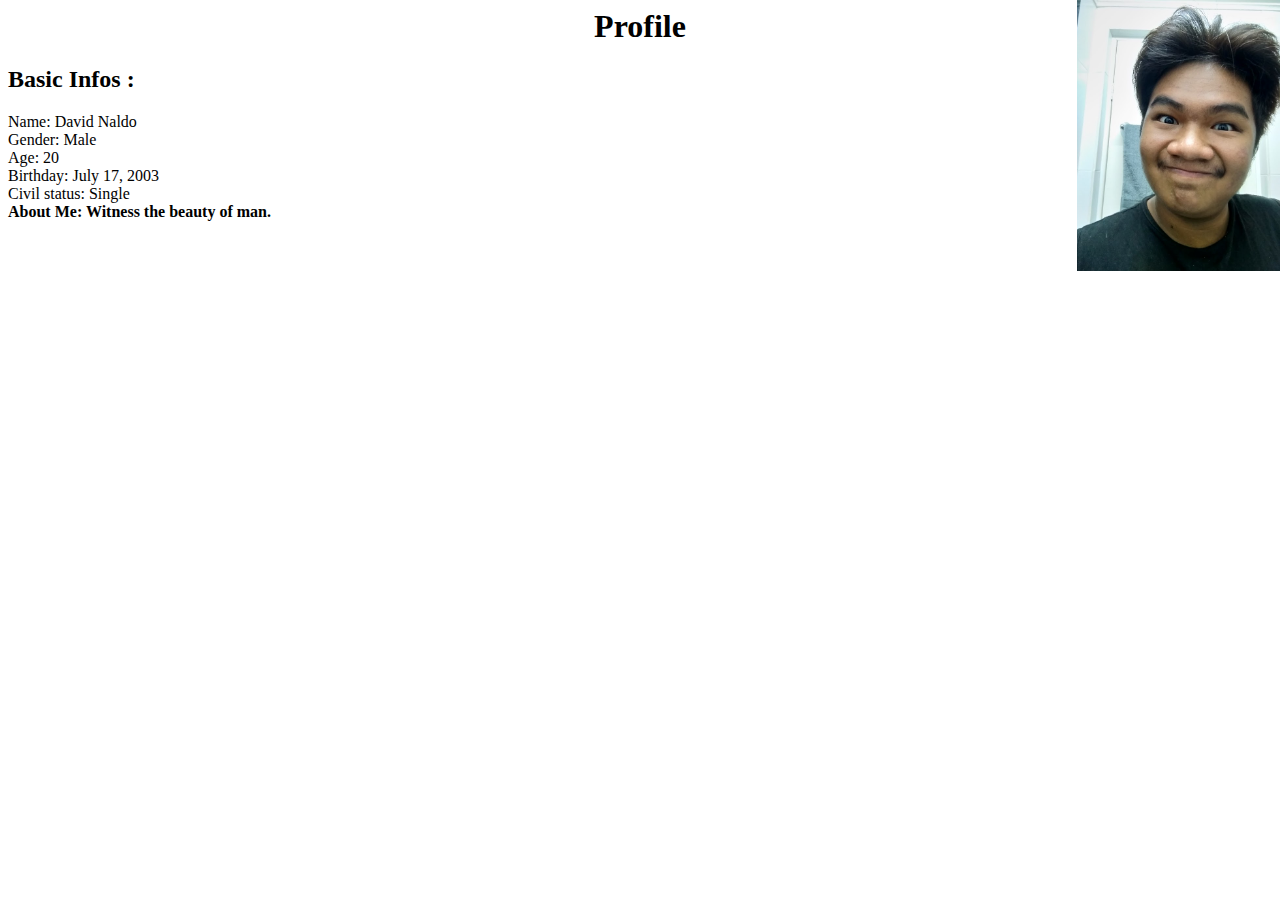
==== Week3/index.html @ e8942000 "hehe" ====
<html>
<head>
<title> David Naldo: Profile</title>
</head>

<body>
<a href="wafu.html">
	<img src="david.jpg" alt= "pinakapoging nilalang sa buong mundo" 
	title = "Ang POGIIIIII" width="203" style="top:0px; right:0px; position:fixed;">
</a>
<map name ="UM">
<area shape="rect" coords="450, 0, 500, " href="wafu.html">
<h1 style = "text-align: center;" >Profile</h1>
<h2> Basic Infos :</h2>
<p>Name: David Naldo 
<br>
Gender: Male 
<br>
Age: 20 
<br>
Birthday: July 17, 2003
<br>
Civil status: Single   
<br>
<strong> About Me: Witness the beauty of man.<strong>

</body>
</html>
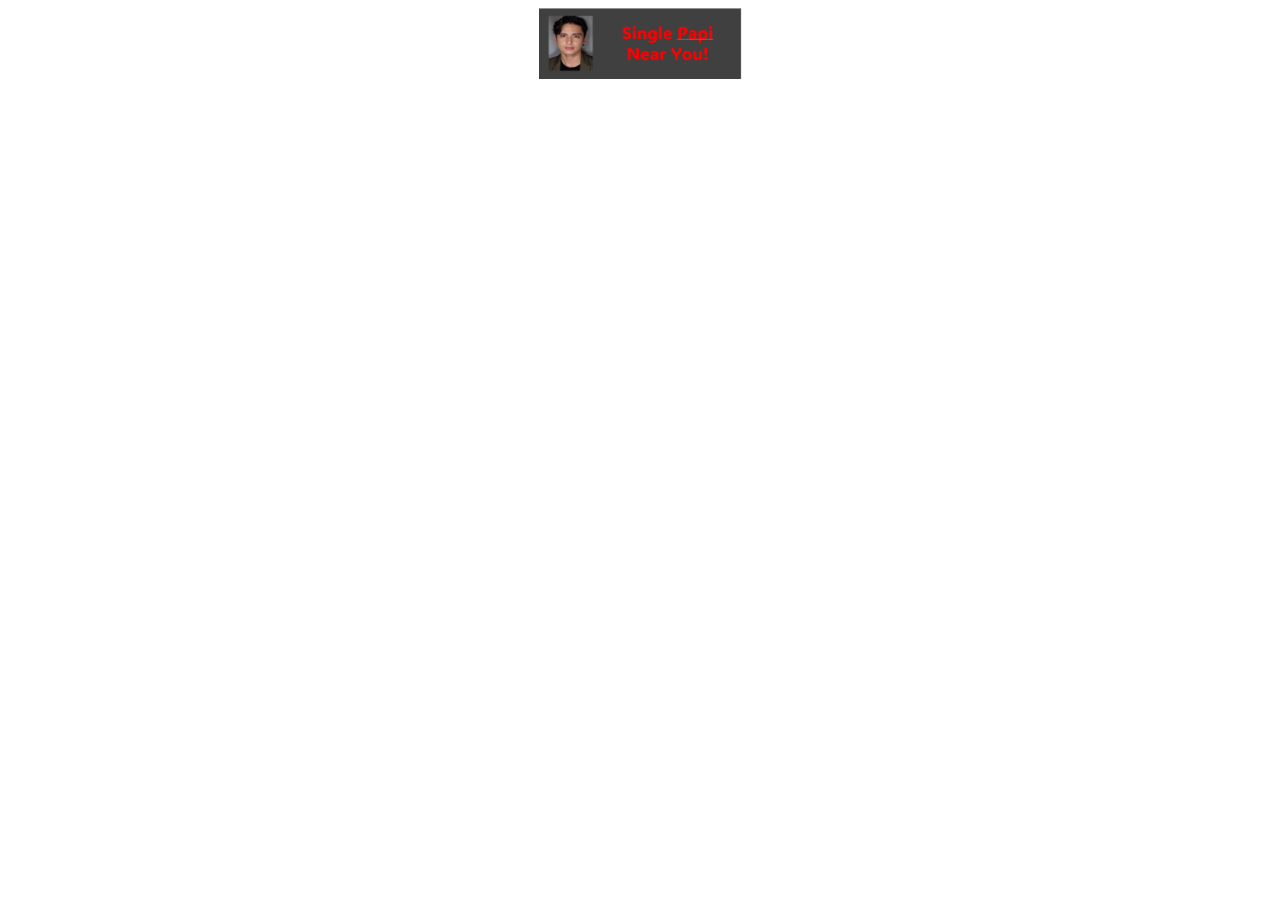
==== commit 10488209: "hehe" ====
--- a/Week3/index.html
+++ b/Week3/index.html
@@ -3,16 +3,15 @@
 <title> David Naldo: Profile</title>
 </head>
 
-<body>
+<body style = "text-align: center; background-image: url('http://wallpapercave.com/wp/7OJMqHi.jpg'); color:white">
 <a href="wafu.html">
-	<img src="david.jpg" alt= "pinakapoging nilalang sa buong mundo" 
-	title = "Ang POGIIIIII" width="203" style="top:0px; right:0px; position:fixed;">
+	<img src="Singles.gif" alt= "pinakapoging nilalang sa buong mundo" 
+	title = "Ipindot mo na" width="203" style=" text-align:center">
 </a>
 <map name ="UM">
-<area shape="rect" coords="450, 0, 500, " href="wafu.html">
-<h1 style = "text-align: center;" >Profile</h1>
-<h2> Basic Infos :</h2>
-<p>Name: David Naldo 
+<h1 style = "font-size:72px;">Profile</h1>
+<h2  Basic Infos</h2>
+<p style = "font-size 32px;">Name: David Naldo 
 <br>
 Gender: Male 
 <br>
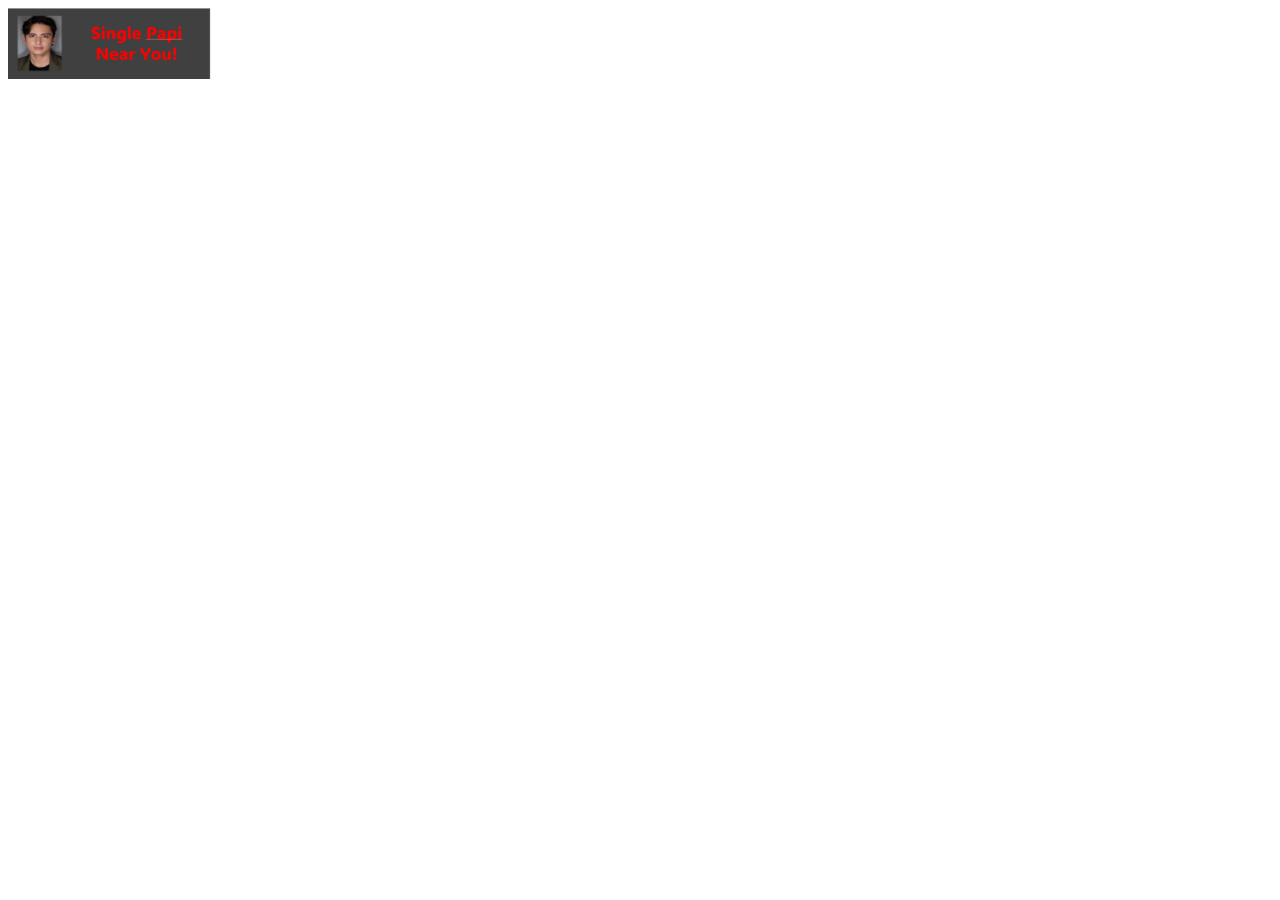
==== commit 8cdfab0b: "updates on profile" ====
--- a/Week3/index.html
+++ b/Week3/index.html
@@ -1,16 +1,20 @@
 <html>
 <head>
 <title> David Naldo: Profile</title>
+<link rel="stylesheet" href="stylet.css">
 </head>
 
-<body style = "text-align: center; background-image: url('http://wallpapercave.com/wp/7OJMqHi.jpg'); color:white">
+<body style = "background-image: url('http://wallpapercave.com/wp/7OJMqHi.jpg'); color:white;
+ background-repeat: no-repeat">
+
 <a href="wafu.html">
 	<img src="Singles.gif" alt= "pinakapoging nilalang sa buong mundo" 
 	title = "Ipindot mo na" width="203" style=" text-align:center">
 </a>
-<map name ="UM">
+
 <h1 style = "font-size:72px;">Profile</h1>
-<h2  Basic Infos</h2>
+<h2>  Basic Infos</h2>
+
 <p style = "font-size 32px;">Name: David Naldo 
 <br>
 Gender: Male 
--- a/Week3/stylet.css
+++ b/Week3/stylet.css
@@ -0,0 +1,75 @@
+.card {
+    width: 25em;
+    height: 30.5em;
+    background: #042a01dd;
+    transition: 1s ease-in-out;
+    clip-path: polygon(30px 0%, 100% 0, 100% calc(100% - 30px), calc(100% - 30px) 100%, 0 100%, 0% 30px);
+    border-top-right-radius: 20px;
+    border-bottom-left-radius: 20px;
+    display: flex;
+    flex-direction: column;
+  }
+  
+  .card span {
+    font-weight: bold;
+    color: white;
+    text-align: center;
+    display: block;
+    font-size: 2em;
+  }
+  
+  .card .info {
+    font-weight: 400;
+    color: white;
+    display: block;
+    text-align: center;
+    font-size: 0.82em;
+    margin: 1em;
+  }
+  
+  .card .img {
+    width: 4.8em;
+    height: 4.8em;
+    background: white;
+    border-radius: 15px;
+    margin: auto;
+  }
+  
+  .card .share {
+    margin-top: 1em;
+    display: flex;
+    justify-content: center;
+    gap: 1em;
+  }
+  
+  .card a {
+    color: white;
+    transition: .4s ease-in-out;
+  }
+  
+  .card a:hover {
+    color: rgba(0, 0, 0, 0.619);
+  }
+  
+  .card button {
+    padding: 0.8em 1.7em;
+    display: block;
+    margin: auto;
+    border-radius: 25px;
+    border: none;
+    font-weight: bold;
+    background: #ffffff;
+    color: rgba(32, 147, 6, 0.718);
+    transition: .4s ease-in-out;
+  }
+  
+  .card button:hover {
+    background: rgba(0, 0, 0, 0.521);
+    color: rgb(254, 254, 254);
+    cursor: pointer;
+  }
+  body {
+    background-image: url(Bgm.jpg);
+    background-repeat: no-repeat;
+    background-size: cover;
+  }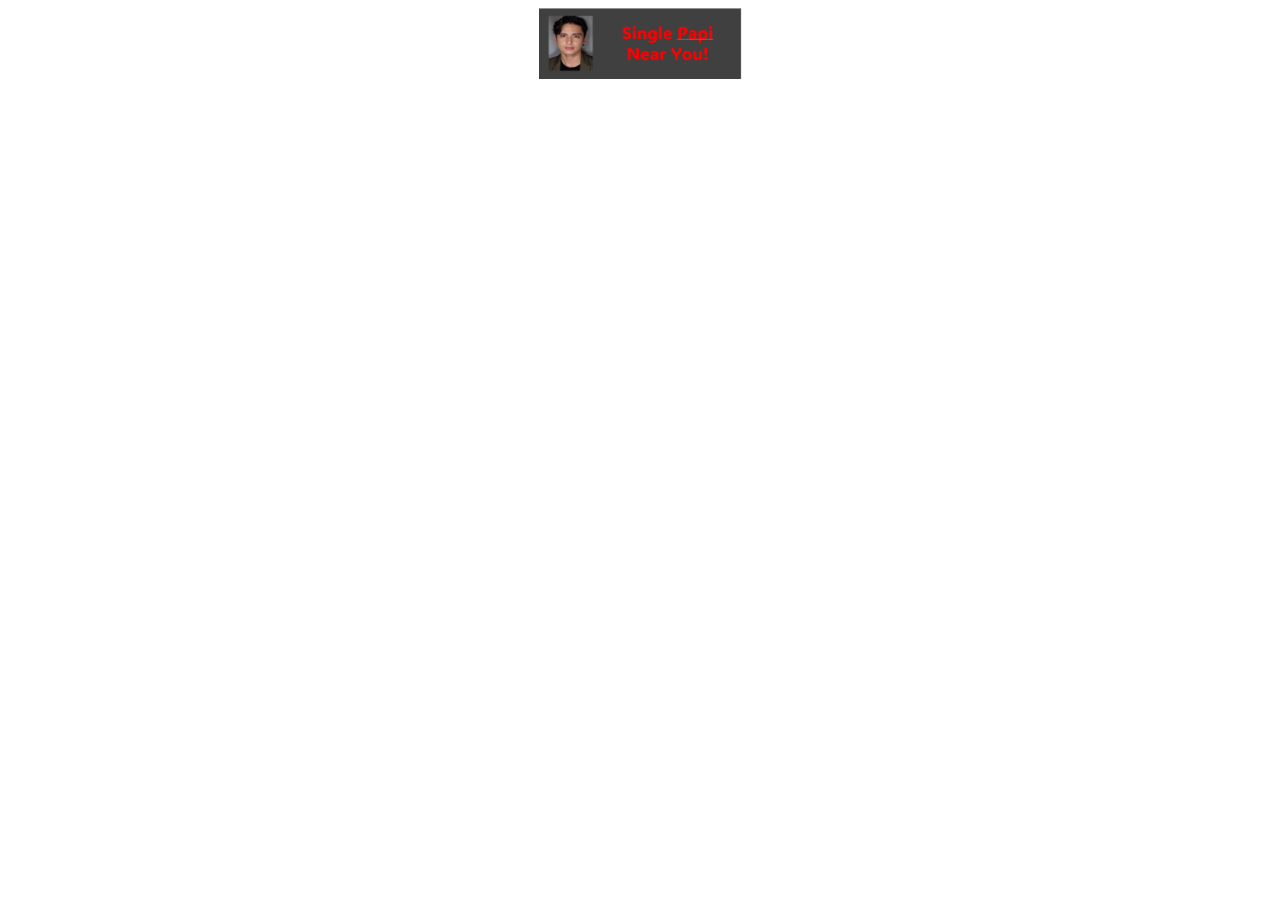
==== commit e6cb6250: "some profile updates" ====
--- a/Week3/index.html
+++ b/Week3/index.html
@@ -5,7 +5,7 @@
 </head>
 
 <body style = "background-image: url('http://wallpapercave.com/wp/7OJMqHi.jpg'); color:white;
- background-repeat: no-repeat">
+ background-repeat: no-repeat; text-align:center">
 
 <a href="wafu.html">
 	<img src="Singles.gif" alt= "pinakapoging nilalang sa buong mundo" 
--- a/Week3/stylet.css
+++ b/Week3/stylet.css
@@ -15,7 +15,7 @@
     color: white;
     text-align: center;
     display: block;
-    font-size: 2em;
+    font-size: 4em;
   }
   
   .card .info {
@@ -23,16 +23,18 @@
     color: white;
     display: block;
     text-align: center;
-    font-size: 0.82em;
-    margin: 1em;
+    font-size: 1em;
+    margin: 1.5em;
   }
   
   .card .img {
-    width: 4.8em;
-    height: 4.8em;
+    width: 7.8em;
+    height: 7.8em;
     background: white;
-    border-radius: 15px;
+    border-radius: 9em;
     margin: auto;
+    background-image: url(prof.jpg);
+    background-size: cover;
   }
   
   .card .share {
@@ -43,29 +45,29 @@
   }
   
   .card a {
-    color: white;
-    transition: .4s ease-in-out;
+    color: rgb(255, 255, 255);
+    transition: .4s ease-in-out;  
   }
   
   .card a:hover {
-    color: rgba(0, 0, 0, 0.619);
+    color: rgb(0, 0, 0);
   }
   
   .card button {
-    padding: 0.8em 1.7em;
+    padding: 1em 2em;
     display: block;
     margin: auto;
-    border-radius: 25px;
+    border-radius: 35px;
     border: none;
     font-weight: bold;
-    background: #ffffff;
-    color: rgba(32, 147, 6, 0.718);
+    background: #000000;
+    color: rgb(255, 255, 255);
     transition: .4s ease-in-out;
   }
   
   .card button:hover {
-    background: rgba(0, 0, 0, 0.521);
-    color: rgb(254, 254, 254);
+    background: rgb(255, 255, 255);
+    color: rgb(9, 79, 2);
     cursor: pointer;
   }
   body {
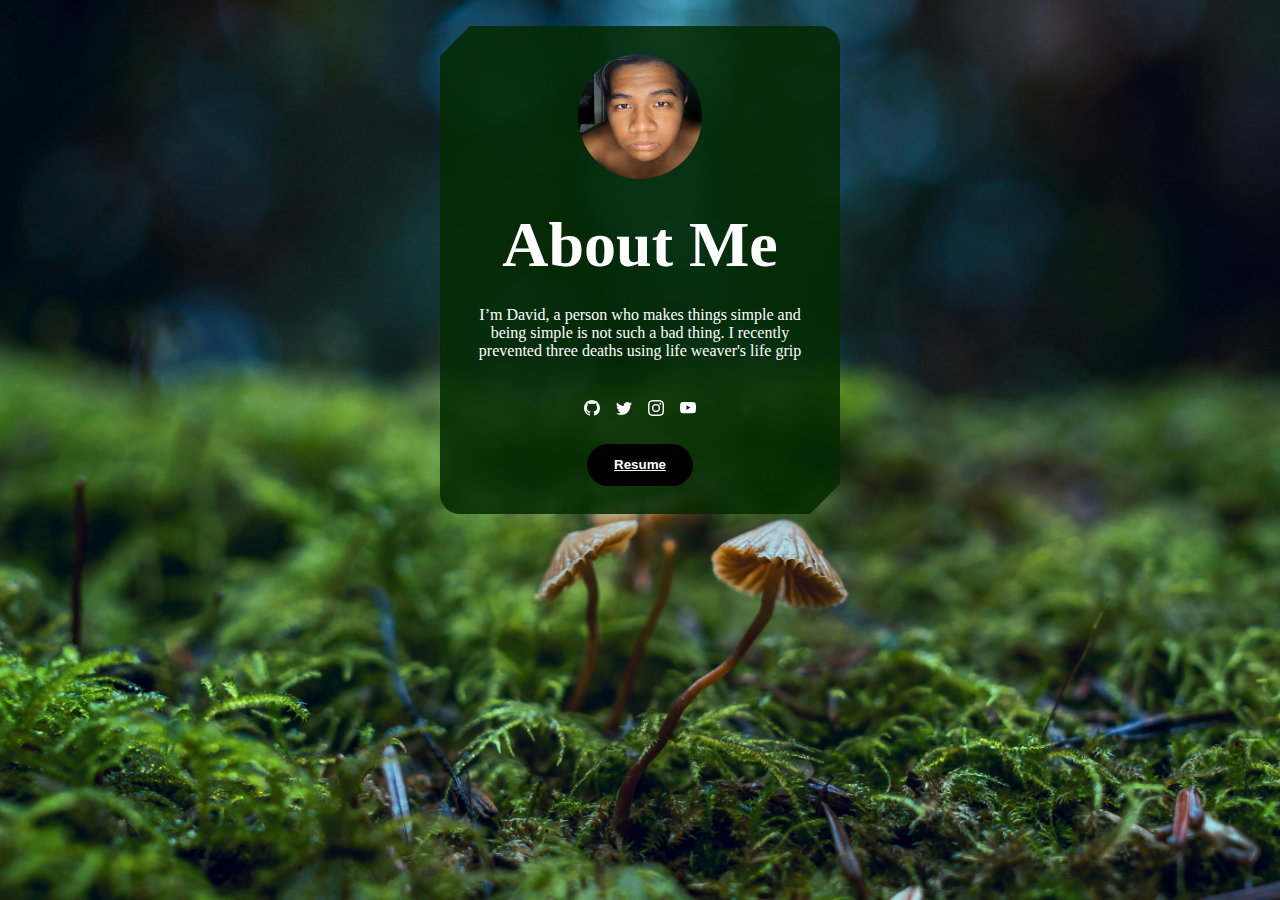
==== commit 5c9a9571: "renamed it" ====
--- a/Week3/index.html
+++ b/Week3/index.html
@@ -1,31 +1,33 @@
 <html>
 <head>
-<title> David Naldo: Profile</title>
+<title> Welcome Friend</title>
 <link rel="stylesheet" href="stylet.css">
 </head>
 
-<body style = "background-image: url('http://wallpapercave.com/wp/7OJMqHi.jpg'); color:white;
- background-repeat: no-repeat; text-align:center">
+<body>
+<<div class="card" style = "margin:auto">
+  <div class="img"></div>
+  <img class = "card.img">
+  <span>About Me</span>
+  <p class="info">I’m David, a person who makes things simple and being simple is not such a bad thing. I recently prevented three deaths using life weaver's life grip</p>
+  <div class="share">
+    <a href="https://github.com/Naldz777" target ="_blank"><svg xmlns="http://www.w3.org/2000/svg" width="16" height="16" fill="currentColor" class="bi bi-github" viewBox="0 0 16 16">
+    <path d="M8 0C3.58 0 0 3.58 0 8c0 3.54 2.29 6.53 5.47 7.59.4.07.55-.17.55-.38 0-.19-.01-.82-.01-1.49-2.01.37-2.53-.49-2.69-.94-.09-.23-.48-.94-.82-1.13-.28-.15-.68-.52-.01-.53.63-.01 1.08.58 1.23.82.72 1.21 1.87.87 2.33.66.07-.52.28-.87.51-1.07-1.78-.2-3.64-.89-3.64-3.95 0-.87.31-1.59.82-2.15-.08-.2-.36-1.02.08-2.12 0 0 .67-.21 2.2.82.64-.18 1.32-.27 2-.27.68 0 1.36.09 2 .27 1.53-1.04 2.2-.82 2.2-.82.44 1.1.16 1.92.08 2.12.51.56.82 1.27.82 2.15 0 3.07-1.87 3.75-3.65 3.95.29.25.54.73.54 1.48 0 1.07-.01 1.93-.01 2.2 0 .21.15.46.55.38A8.012 8.012 0 0 0 16 8c0-4.42-3.58-8-8-8z"></path>
+    </svg></a>
+    <a href="https://twitter.com/naldz249" target ="_blank"><svg xmlns="http://www.w3.org/2000/svg" width="16" height="16" fill="currentColor" class="bi bi-twitter" viewBox="0 0 16 16">
+  <path d="M5.026 15c6.038 0 9.341-5.003 9.341-9.334 0-.14 0-.282-.006-.422A6.685 6.685 0 0 0 16 3.542a6.658 6.658 0 0 1-1.889.518 3.301 3.301 0 0 0 1.447-1.817 6.533 6.533 0 0 1-2.087.793A3.286 3.286 0 0 0 7.875 6.03a9.325 9.325 0 0 1-6.767-3.429 3.289 3.289 0 0 0 1.018 4.382A3.323 3.323 0 0 1 .64 6.575v.045a3.288 3.288 0 0 0 2.632 3.218 3.203 3.203 0 0 1-.865.115 3.23 3.23 0 0 1-.614-.057 3.283 3.283 0 0 0 3.067 2.277A6.588 6.588 0 0 1 .78 13.58a6.32 6.32 0 0 1-.78-.045A9.344 9.344 0 0 0 5.026 15z"></path>
+  </svg></a>
+    <a href="https://www.instagram.com/dnaldz07/?hl=en" target ="_blank"><svg xmlns="http://www.w3.org/2000/svg" width="16" height="16" fill="currentColor" class="bi bi-instagram" viewBox="0 0 16 16">
+  <path d="M8 0C5.829 0 5.556.01 4.703.048 3.85.088 3.269.222 2.76.42a3.917 3.917 0 0 0-1.417.923A3.927 3.927 0 0 0 .42 2.76C.222 3.268.087 3.85.048 4.7.01 5.555 0 5.827 0 8.001c0 2.172.01 2.444.048 3.297.04.852.174 1.433.372 1.942.205.526.478.972.923 1.417.444.445.89.719 1.416.923.51.198 1.09.333 1.942.372C5.555 15.99 5.827 16 8 16s2.444-.01 3.298-.048c.851-.04 1.434-.174 1.943-.372a3.916 3.916 0 0 0 1.416-.923c.445-.445.718-.891.923-1.417.197-.509.332-1.09.372-1.942C15.99 10.445 16 10.173 16 8s-.01-2.445-.048-3.299c-.04-.851-.175-1.433-.372-1.941a3.926 3.926 0 0 0-.923-1.417A3.911 3.911 0 0 0 13.24.42c-.51-.198-1.092-.333-1.943-.372C10.443.01 10.172 0 7.998 0h.003zm-.717 1.442h.718c2.136 0 2.389.007 3.232.046.78.035 1.204.166 1.486.275.373.145.64.319.92.599.28.28.453.546.598.92.11.281.24.705.275 1.485.039.843.047 1.096.047 3.231s-.008 2.389-.047 3.232c-.035.78-.166 1.203-.275 1.485a2.47 2.47 0 0 1-.599.919c-.28.28-.546.453-.92.598-.28.11-.704.24-1.485.276-.843.038-1.096.047-3.232.047s-2.39-.009-3.233-.047c-.78-.036-1.203-.166-1.485-.276a2.478 2.478 0 0 1-.92-.598 2.48 2.48 0 0 1-.6-.92c-.109-.281-.24-.705-.275-1.485-.038-.843-.046-1.096-.046-3.233 0-2.136.008-2.388.046-3.231.036-.78.166-1.204.276-1.486.145-.373.319-.64.599-.92.28-.28.546-.453.92-.598.282-.11.705-.24 1.485-.276.738-.034 1.024-.044 2.515-.045v.002zm4.988 1.328a.96.96 0 1 0 0 1.92.96.96 0 0 0 0-1.92zm-4.27 1.122a4.109 4.109 0 1 0 0 8.217 4.109 4.109 0 0 0 0-8.217zm0 1.441a2.667 2.667 0 1 1 0 5.334 2.667 2.667 0 0 1 0-5.334z"></path>
+  </svg></a>
+  <a href="https://www.youtube.com/@naldodavidc.8837" target ="_blank"><svg xmlns="http://www.w3.org/2000/svg" width="16" height="16" fill="currentColor" class="bi bi-youtube" viewBox="0 0 16 16">
+  <path d="M8.051 1.999h.089c.822.003 4.987.033 6.11.335a2.01 2.01 0 0 1 1.415 1.42c.101.38.172.883.22 1.402l.01.104.022.26.008.104c.065.914.073 1.77.074 1.957v.075c-.001.194-.01 1.108-.082 2.06l-.008.105-.009.104c-.05.572-.124 1.14-.235 1.558a2.007 2.007 0 0 1-1.415 1.42c-1.16.312-5.569.334-6.18.335h-.142c-.309 0-1.587-.006-2.927-.052l-.17-.006-.087-.004-.171-.007-.171-.007c-1.11-.049-2.167-.128-2.654-.26a2.007 2.007 0 0 1-1.415-1.419c-.111-.417-.185-.986-.235-1.558L.09 9.82l-.008-.104A31.4 31.4 0 0 1 0 7.68v-.123c.002-.215.01-.958.064-1.778l.007-.103.003-.052.008-.104.022-.26.01-.104c.048-.519.119-1.023.22-1.402a2.007 2.007 0 0 1 1.415-1.42c.487-.13 1.544-.21 2.654-.26l.17-.007.172-.006.086-.003.171-.007A99.788 99.788 0 0 1 7.858 2h.193zM6.4 5.209v4.818l4.157-2.408L6.4 5.209z"></path>
+  </svg></a>
+  </div>
+  <button><a href= "profile.html">Resume</a></button>
+</div>
+</div>
 
-<a href="wafu.html">
-	<img src="Singles.gif" alt= "pinakapoging nilalang sa buong mundo" 
-	title = "Ipindot mo na" width="203" style=" text-align:center">
-</a>
-
-<h1 style = "font-size:72px;">Profile</h1>
-<h2>  Basic Infos</h2>
-
-<p style = "font-size 32px;">Name: David Naldo 
-<br>
-Gender: Male 
-<br>
-Age: 20 
-<br>
-Birthday: July 17, 2003
-<br>
-Civil status: Single   
-<br>
-<strong> About Me: Witness the beauty of man.<strong>
 
 </body>
 </html>